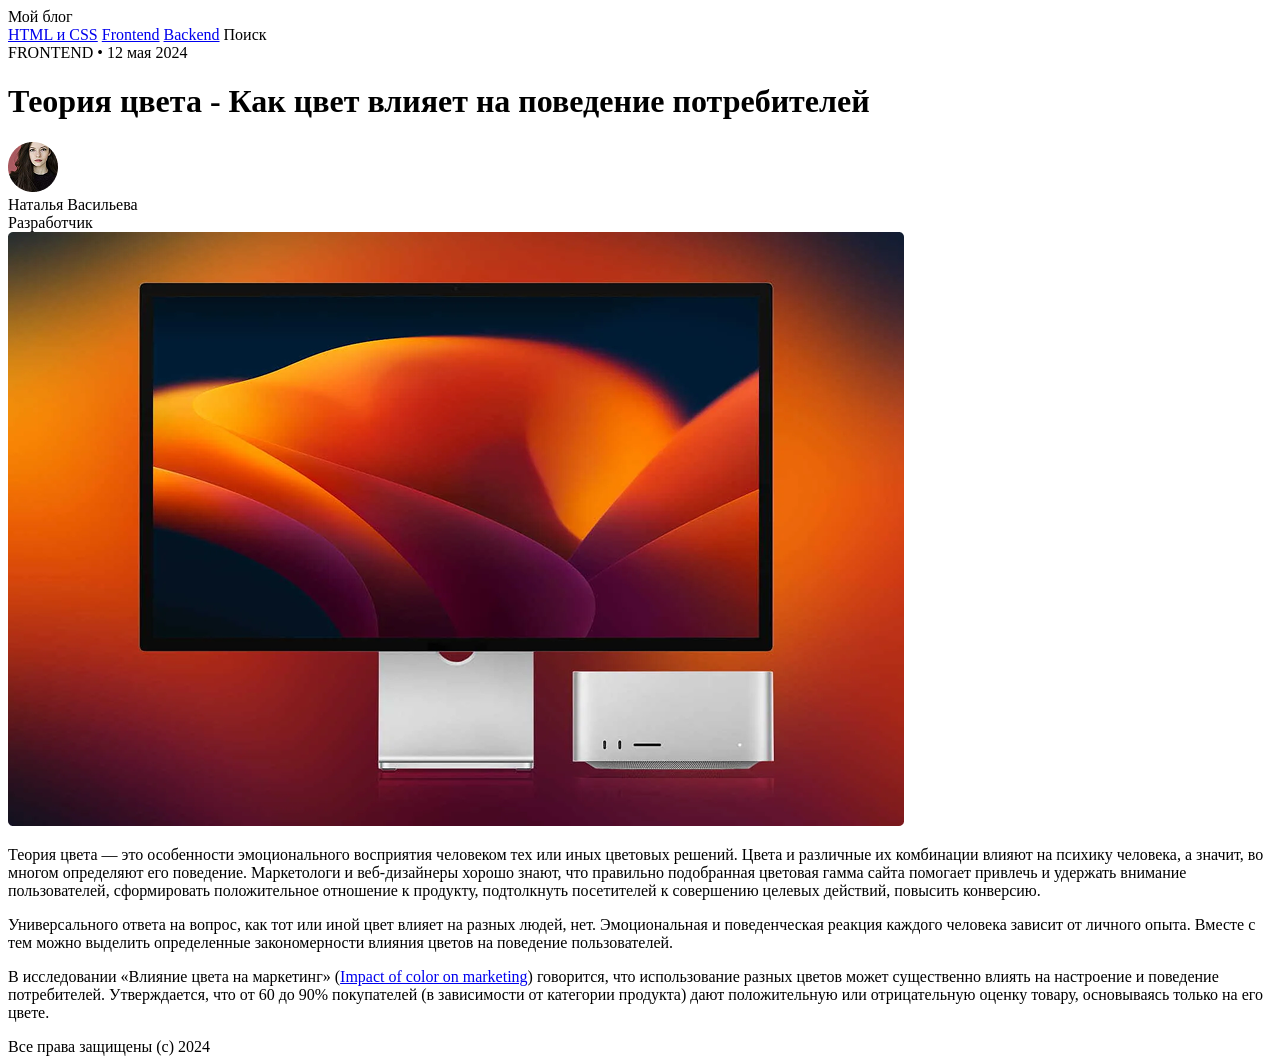
==== html/1-Blog/index.html @ 944d8e41 "1-html: first layout blog" ====
<!doctype html>
<html lang="ru">
  <head>
    <meta charset="UTF-8" />
    <meta name="viewport" content="width=device-width, initial-scale=1.0" />
    <title>Блог</title>
  </head>
  <body>
    <!-- Navigation -->
    <div>
      <div>Мой блог</div>
      <a href="*" target="_blank">HTML и CSS</a>
      <a href="*" target="_blank">Frontend</a>
      <a href="*" target="_blank">Backend</a>
      Поиск
    </div>
    <!-- Header -->
    <div>FRONTEND • 12 мая 2024</div>
    <!-- Main -->
    <h1>Теория цвета - Как цвет влияет на поведение потребителей</h1>
    <div>
      <img src="./images/Ellipse 1.png" alt="Изображение Натальи Васильевой" />
      <div>Наталья Васильева<br />Разработчик</div>
    </div>
    <img src="./images/Rectangle 181.png" alt="Системный блок с монитором" />
    <p>
      Теория цвета — это особенности эмоционального восприятия человеком тех или иных цветовых
      решений. Цвета и различные их комбинации влияют на психику человека, а значит, во многом
      определяют его поведение. Маркетологи и веб-дизайнеры хорошо знают, что правильно подобранная
      цветовая гамма сайта помогает привлечь и удержать внимание пользователей, сформировать
      положительное отношение к продукту, подтолкнуть посетителей к совершению целевых действий,
      повысить конверсию.
    </p>
    <p>
      Универсального ответа на вопрос, как тот или иной цвет влияет на разных людей, нет.
      Эмоциональная и поведенческая реакция каждого человека зависит от личного опыта. Вместе с тем
      можно выделить определенные закономерности влияния цветов на поведение пользователей.
    </p>
    <p>
      В исследовании «Влияние цвета на маркетинг» (<a
        href="https://www.researchgate.net/publication/235320162_Impact_of_color_on_marketing"
        target="_blank"
        >Impact of color on marketing</a
      >) говорится, что использование разных цветов может существенно влиять на настроение и
      поведение потребителей. Утверждается, что от 60 до 90% покупателей (в зависимости от категории
      продукта) дают положительную или отрицательную оценку товару, основываясь только на его цвете.
    </p>
    <!-- Footer -->
    <div>Все права защищены (c) 2024</div>
  </body>
</html>
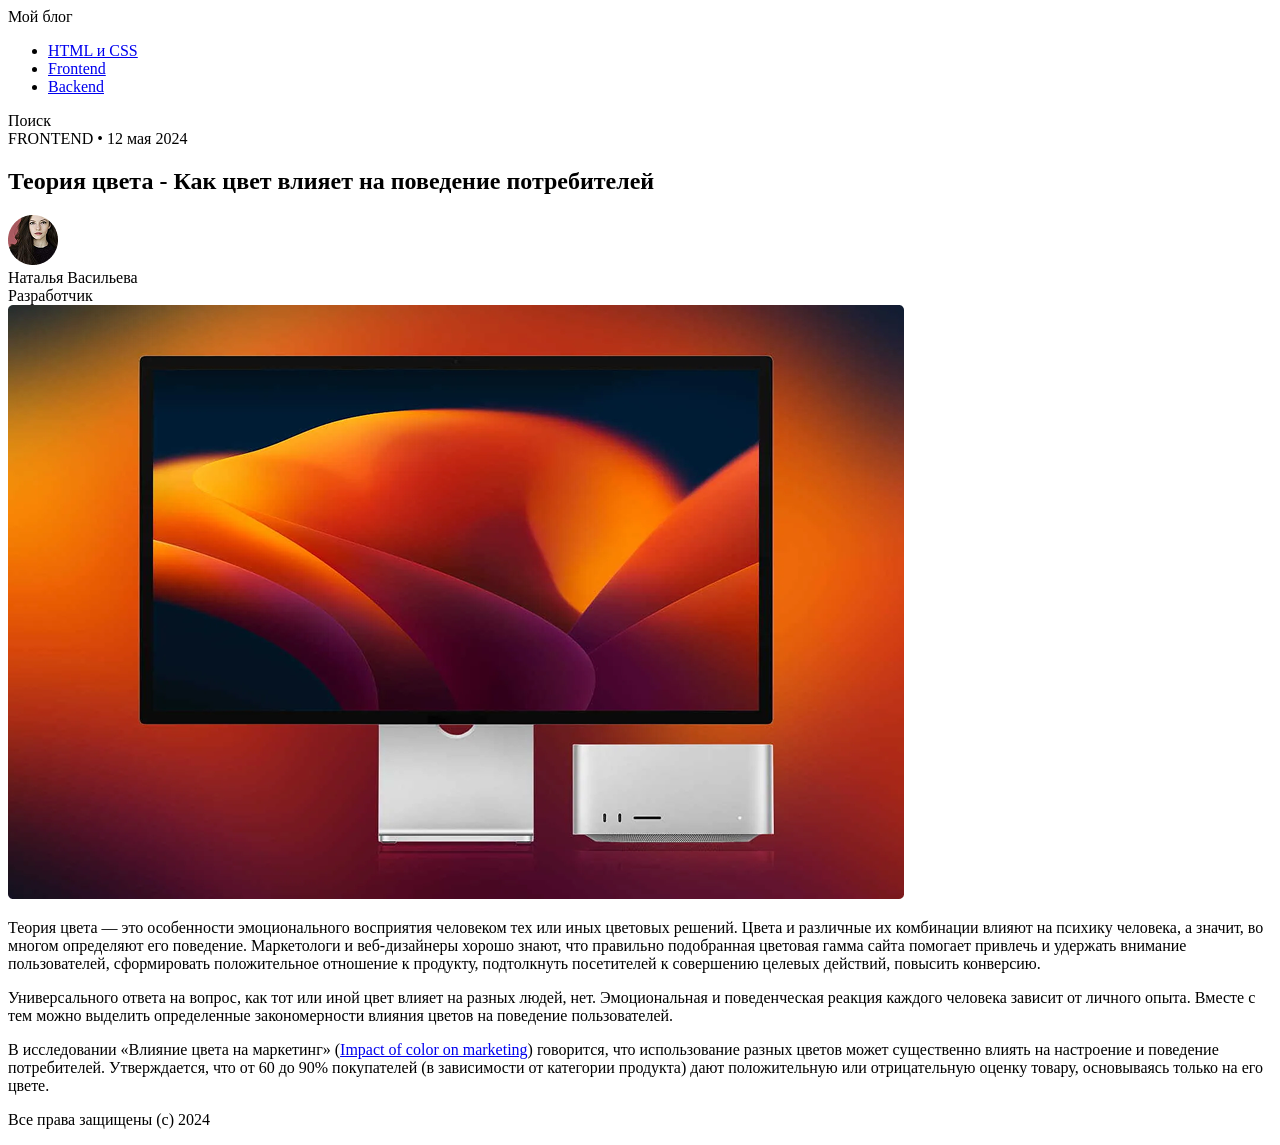
==== commit ff516f36: "1-html: semantic layout" ====
--- a/html/1-Blog/index.html
+++ b/html/1-Blog/index.html
@@ -6,46 +6,64 @@
     <title>Блог</title>
   </head>
   <body>
-    <!-- Navigation -->
-    <div>
+    <!-- Header -->
+    <header>
       <div>Мой блог</div>
-      <a href="*" target="_blank">HTML и CSS</a>
-      <a href="*" target="_blank">Frontend</a>
-      <a href="*" target="_blank">Backend</a>
-      Поиск
-    </div>
-    <!-- Header -->
-    <div>FRONTEND • 12 мая 2024</div>
+      <nav>
+        <ul>
+          <li>
+            <a href="#">HTML и CSS</a>
+          </li>
+          <li>
+            <a href="#">Frontend</a>
+          </li>
+          <li>
+            <a href="#">Backend</a>
+          </li>
+        </ul>
+      </nav>
+      <div>Поиск</div>
+    </header>
     <!-- Main -->
-    <h1>Теория цвета - Как цвет влияет на поведение потребителей</h1>
-    <div>
-      <img src="./images/Ellipse 1.png" alt="Изображение Натальи Васильевой" />
-      <div>Наталья Васильева<br />Разработчик</div>
-    </div>
-    <img src="./images/Rectangle 181.png" alt="Системный блок с монитором" />
-    <p>
-      Теория цвета — это особенности эмоционального восприятия человеком тех или иных цветовых
-      решений. Цвета и различные их комбинации влияют на психику человека, а значит, во многом
-      определяют его поведение. Маркетологи и веб-дизайнеры хорошо знают, что правильно подобранная
-      цветовая гамма сайта помогает привлечь и удержать внимание пользователей, сформировать
-      положительное отношение к продукту, подтолкнуть посетителей к совершению целевых действий,
-      повысить конверсию.
-    </p>
-    <p>
-      Универсального ответа на вопрос, как тот или иной цвет влияет на разных людей, нет.
-      Эмоциональная и поведенческая реакция каждого человека зависит от личного опыта. Вместе с тем
-      можно выделить определенные закономерности влияния цветов на поведение пользователей.
-    </p>
-    <p>
-      В исследовании «Влияние цвета на маркетинг» (<a
-        href="https://www.researchgate.net/publication/235320162_Impact_of_color_on_marketing"
-        target="_blank"
-        >Impact of color on marketing</a
-      >) говорится, что использование разных цветов может существенно влиять на настроение и
-      поведение потребителей. Утверждается, что от 60 до 90% покупателей (в зависимости от категории
-      продукта) дают положительную или отрицательную оценку товару, основываясь только на его цвете.
-    </p>
+    <main>
+      <section>
+        <div>FRONTEND • 12 мая 2024</div>
+        <h1>Теория цвета - Как цвет влияет на поведение потребителей</h1>
+        <div>
+          <img src="./images/Ellipse 1.png" alt="Изображение Натальи Васильевой" />
+          <div>Наталья Васильева<br />Разработчик</div>
+        </div>
+        <img src="./images/Rectangle 181.png" alt="Системный блок с монитором" />
+      </section>
+      <section>
+        <p>
+          Теория цвета — это особенности эмоционального восприятия человеком тех или иных цветовых
+          решений. Цвета и различные их комбинации влияют на психику человека, а значит, во многом
+          определяют его поведение. Маркетологи и веб-дизайнеры хорошо знают, что правильно
+          подобранная цветовая гамма сайта помогает привлечь и удержать внимание пользователей,
+          сформировать положительное отношение к продукту, подтолкнуть посетителей к совершению
+          целевых действий, повысить конверсию.
+        </p>
+        <p>
+          Универсального ответа на вопрос, как тот или иной цвет влияет на разных людей, нет.
+          Эмоциональная и поведенческая реакция каждого человека зависит от личного опыта. Вместе с
+          тем можно выделить определенные закономерности влияния цветов на поведение пользователей.
+        </p>
+        <p>
+          В исследовании «Влияние цвета на маркетинг» (<a
+            href="https://www.researchgate.net/publication/235320162_Impact_of_color_on_marketing"
+            target="_blank"
+            >Impact of color on marketing</a
+          >) говорится, что использование разных цветов может существенно влиять на настроение и
+          поведение потребителей. Утверждается, что от 60 до 90% покупателей (в зависимости от
+          категории продукта) дают положительную или отрицательную оценку товару, основываясь только
+          на его цвете.
+        </p>
+      </section>
+    </main>
     <!-- Footer -->
-    <div>Все права защищены (c) 2024</div>
+    <footer>
+      <p>Все права защищены (c) 2024</p>
+    </footer>
   </body>
 </html>
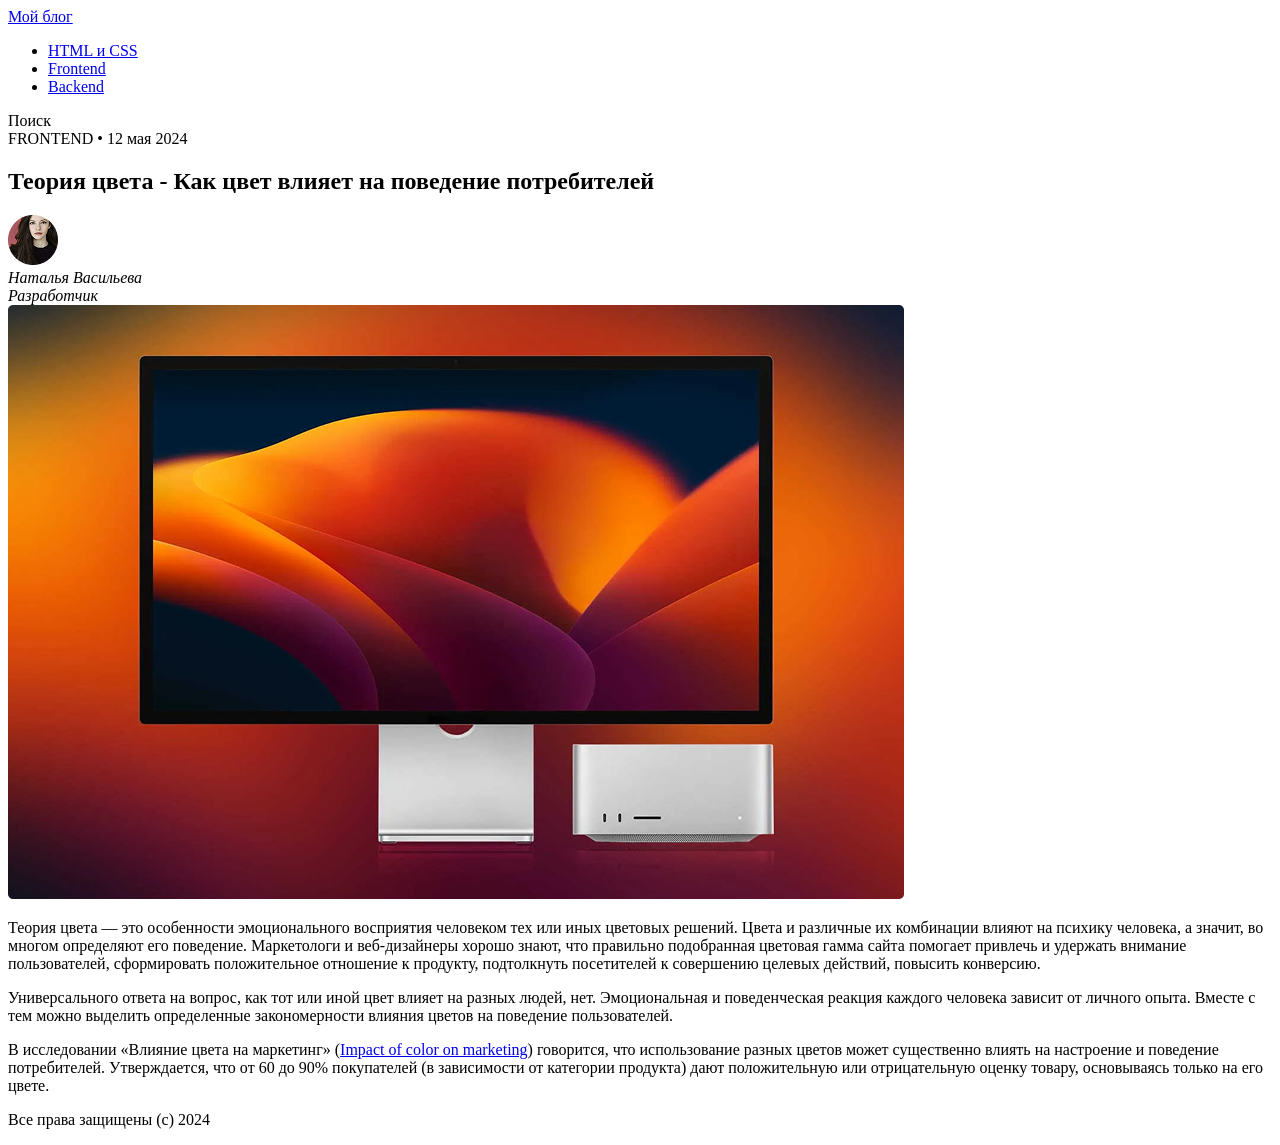
==== commit 51947567: "1-html: register form" ====
--- a/html/1-Blog/index.html
+++ b/html/1-Blog/index.html
@@ -8,7 +8,7 @@
   <body>
     <!-- Header -->
     <header>
-      <div>Мой блог</div>
+      <a href="#">Мой блог</a>
       <nav>
         <ul>
           <li>
@@ -29,13 +29,13 @@
       <section>
         <div>FRONTEND • 12 мая 2024</div>
         <h1>Теория цвета - Как цвет влияет на поведение потребителей</h1>
-        <div>
+        <address>
           <img src="./images/Ellipse 1.png" alt="Изображение Натальи Васильевой" />
           <div>Наталья Васильева<br />Разработчик</div>
-        </div>
+        </address>
         <img src="./images/Rectangle 181.png" alt="Системный блок с монитором" />
       </section>
-      <section>
+      <article>
         <p>
           Теория цвета — это особенности эмоционального восприятия человеком тех или иных цветовых
           решений. Цвета и различные их комбинации влияют на психику человека, а значит, во многом
@@ -59,7 +59,7 @@
           категории продукта) дают положительную или отрицательную оценку товару, основываясь только
           на его цвете.
         </p>
-      </section>
+      </article>
     </main>
     <!-- Footer -->
     <footer>
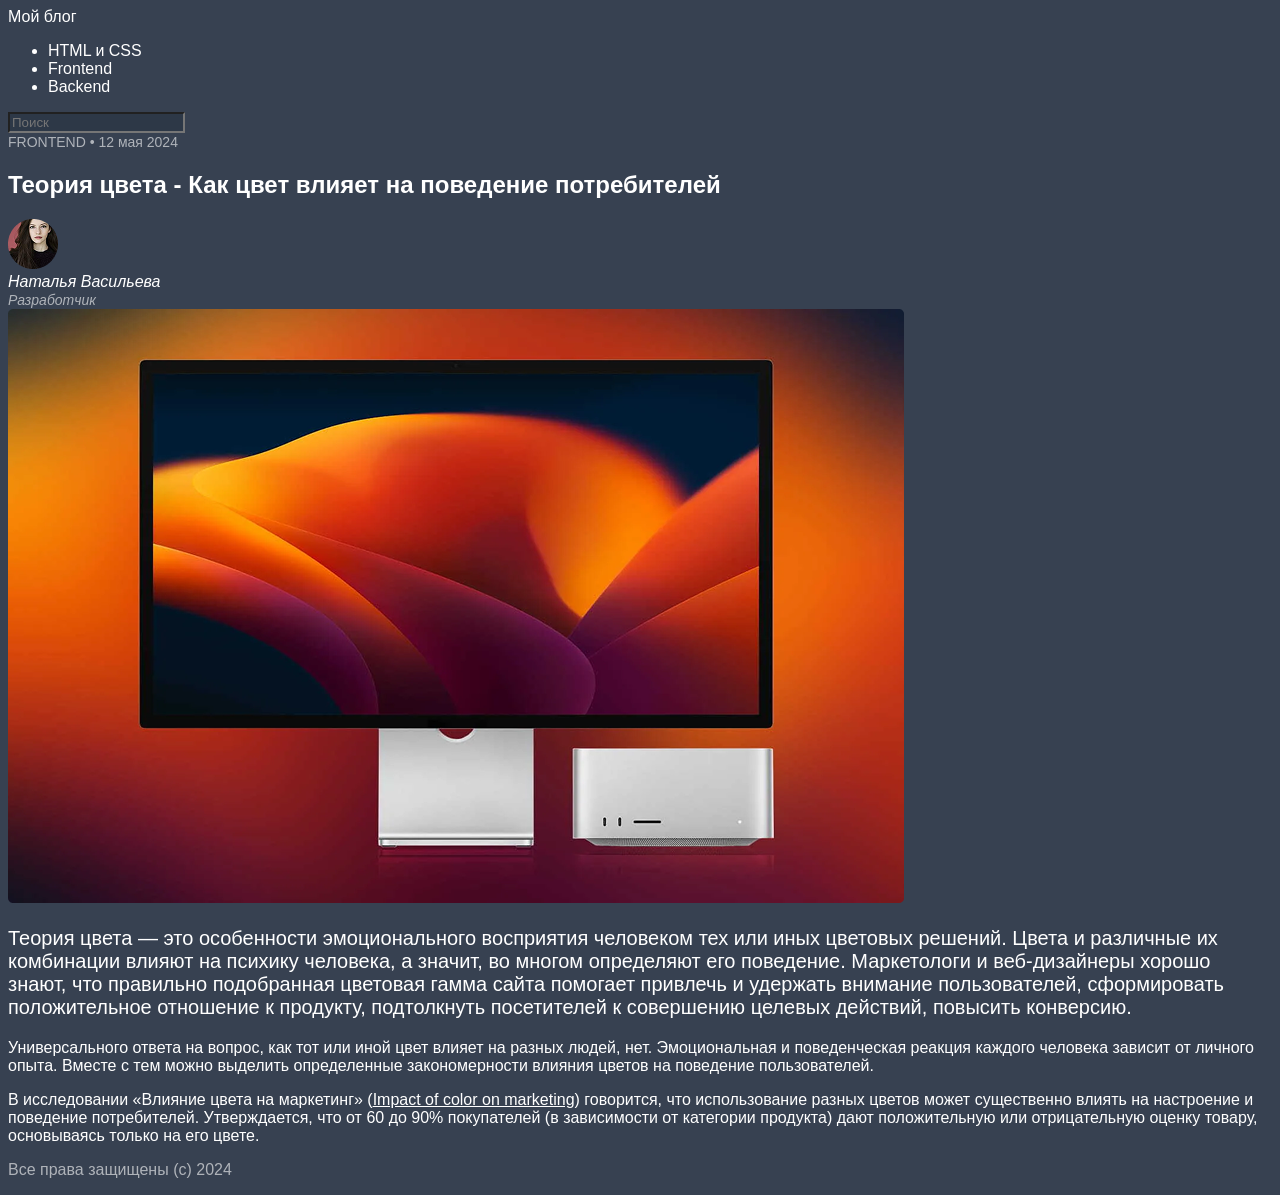
==== commit 669899dd: "add blog styles" ====
--- a/html/1-Blog/index.html
+++ b/html/1-Blog/index.html
@@ -4,6 +4,7 @@
     <meta charset="UTF-8" />
     <meta name="viewport" content="width=device-width, initial-scale=1.0" />
     <title>Блог</title>
+    <link rel="stylesheet" href="./styles.css" />
   </head>
   <body>
     <!-- Header -->
@@ -22,21 +23,21 @@
           </li>
         </ul>
       </nav>
-      <div>Поиск</div>
+      <input placeholder="Поиск" />
     </header>
     <!-- Main -->
     <main>
       <section>
-        <div>FRONTEND • 12 мая 2024</div>
+        <span class="ghost-text">FRONTEND • 12 мая 2024</span>
         <h1>Теория цвета - Как цвет влияет на поведение потребителей</h1>
         <address>
           <img src="./images/Ellipse 1.png" alt="Изображение Натальи Васильевой" />
-          <div>Наталья Васильева<br />Разработчик</div>
+          <div>Наталья Васильева<br /><span class="ghost-text">Разработчик</span></div>
         </address>
         <img src="./images/Rectangle 181.png" alt="Системный блок с монитором" />
       </section>
       <article>
-        <p>
+        <p class="hero-text">
           Теория цвета — это особенности эмоционального восприятия человеком тех или иных цветовых
           решений. Цвета и различные их комбинации влияют на психику человека, а значит, во многом
           определяют его поведение. Маркетологи и веб-дизайнеры хорошо знают, что правильно
--- a/html/1-Blog/styles.css
+++ b/html/1-Blog/styles.css
@@ -0,0 +1,33 @@
+* {
+  font-family: "Roboto", sans-serif;
+  color: #fff;
+}
+
+body {
+  background-color: #374151;
+}
+
+header a {
+  text-decoration: none;
+}
+
+header input {
+  background-color: #1f293760;
+}
+
+h1 {
+  font-size: 24px;
+}
+
+footer > p {
+  opacity: 60%;
+}
+
+.hero-text {
+  font-size: 20px;
+}
+
+.ghost-text {
+  font-size: 14px;
+  opacity: 60%;
+}
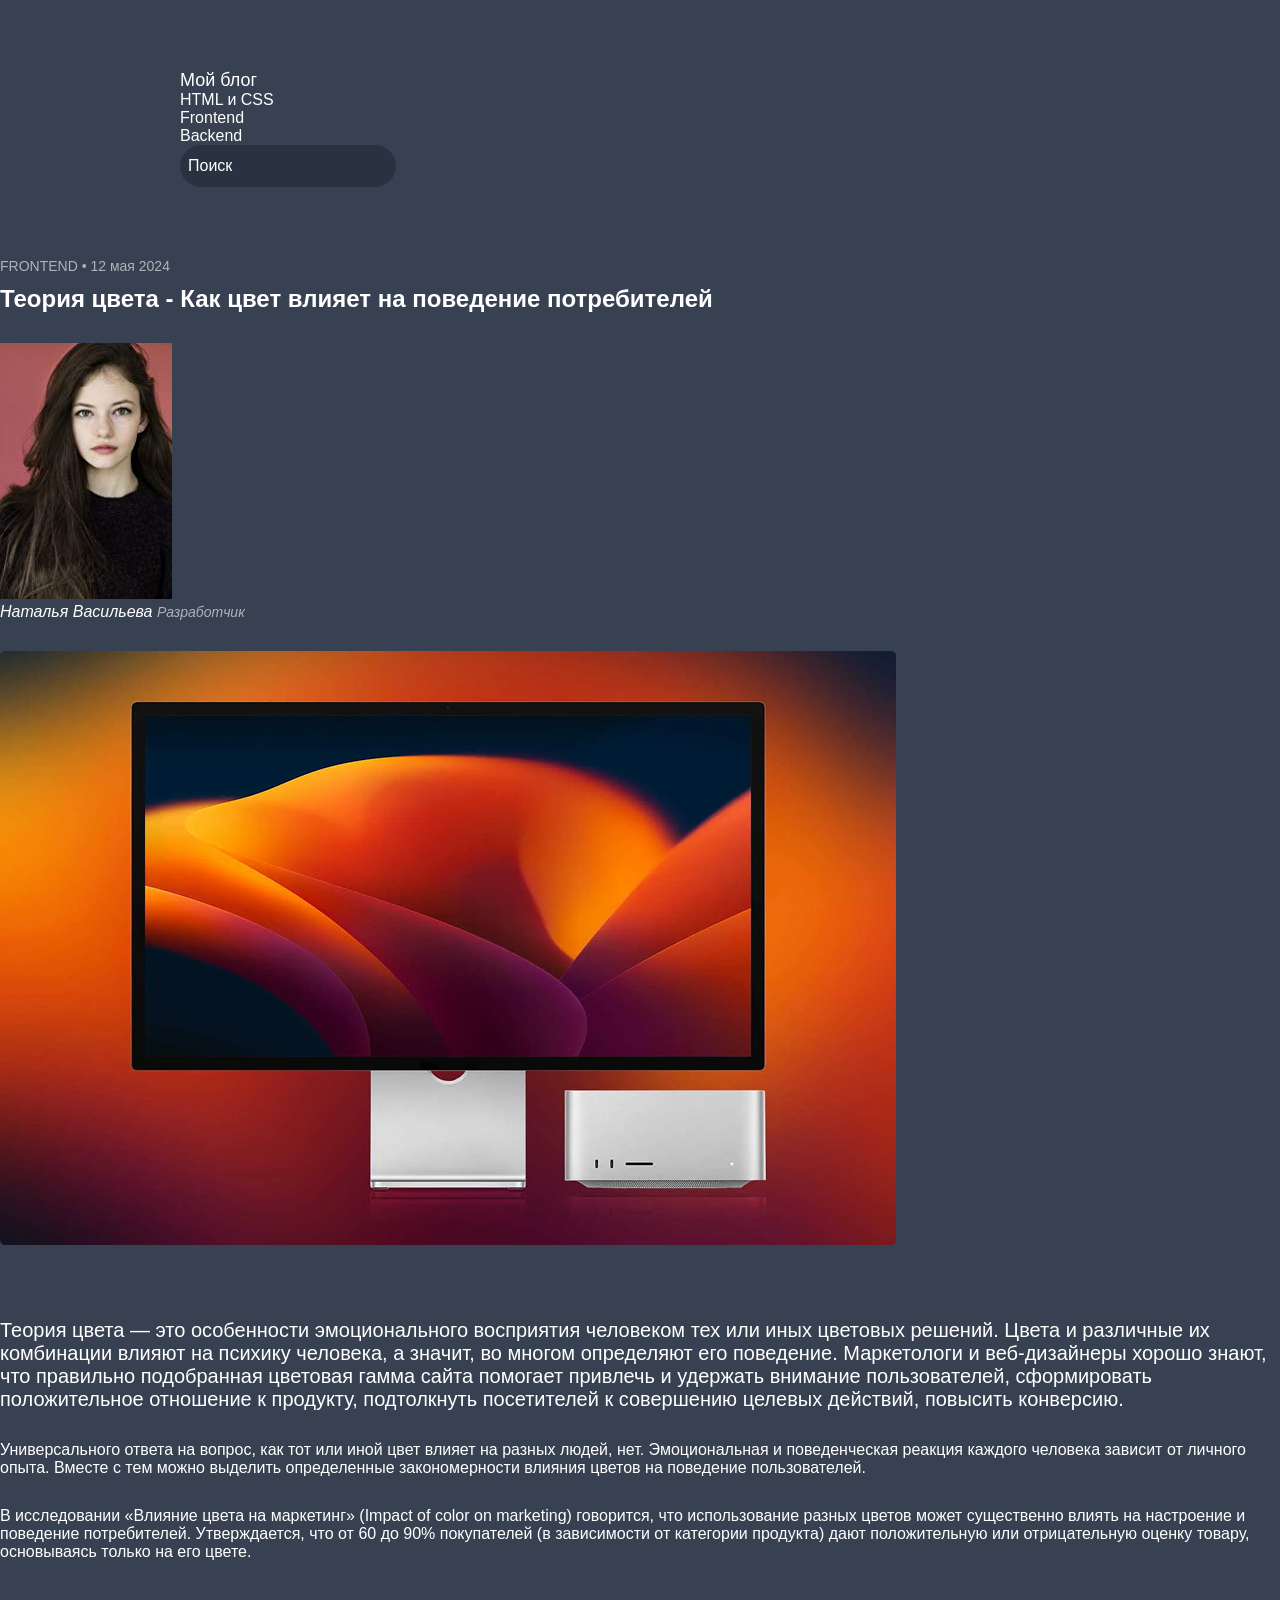
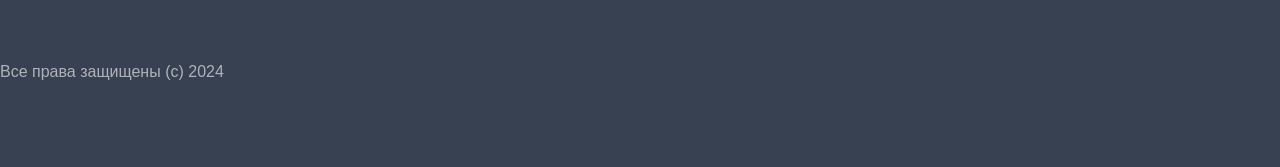
==== commit 46ef4386: "add margins + classes" ====
--- a/html/1-Blog/index.html
+++ b/html/1-Blog/index.html
@@ -8,10 +8,10 @@
   </head>
   <body>
     <!-- Header -->
-    <header>
-      <a href="#">Мой блог</a>
-      <nav>
-        <ul>
+    <header class="header">
+      <a href="#" class="header__main">Мой блог</a>
+      <navi class="navigation">
+        <ul class="navigation__list">
           <li>
             <a href="#">HTML и CSS</a>
           </li>
@@ -22,22 +22,25 @@
             <a href="#">Backend</a>
           </li>
         </ul>
-      </nav>
-      <input placeholder="Поиск" />
+      </navi>
+      <input placeholder="Поиск" class="search-field" />
     </header>
     <!-- Main -->
     <main>
       <section>
-        <span class="ghost-text">FRONTEND • 12 мая 2024</span>
-        <h1>Теория цвета - Как цвет влияет на поведение потребителей</h1>
-        <address>
-          <img src="./images/Ellipse 1.png" alt="Изображение Натальи Васильевой" />
-          <div>Наталья Васильева<br /><span class="ghost-text">Разработчик</span></div>
+        <span class="meta-data">FRONTEND • 12 мая 2024</span>
+        <h1 class="title">Теория цвета - Как цвет влияет на поведение потребителей</h1>
+        <address class="person-info">
+          <img src="./images/person.png" alt="Изображение Натальи Васильевой" />
+          <div person="person-info">
+            <span class="person-info__name">Наталья Васильева</span>
+            <span class="person-info__spec">Разработчик</span>
+          </div>
         </address>
-        <img src="./images/Rectangle 181.png" alt="Системный блок с монитором" />
+        <img src="./images/pc.png" alt="Системный блок с монитором" />
       </section>
-      <article>
-        <p class="hero-text">
+      <article class="section">
+        <p class="section__text--primary">
           Теория цвета — это особенности эмоционального восприятия человеком тех или иных цветовых
           решений. Цвета и различные их комбинации влияют на психику человека, а значит, во многом
           определяют его поведение. Маркетологи и веб-дизайнеры хорошо знают, что правильно
@@ -45,15 +48,16 @@
           сформировать положительное отношение к продукту, подтолкнуть посетителей к совершению
           целевых действий, повысить конверсию.
         </p>
-        <p>
+        <p class="section__text">
           Универсального ответа на вопрос, как тот или иной цвет влияет на разных людей, нет.
           Эмоциональная и поведенческая реакция каждого человека зависит от личного опыта. Вместе с
           тем можно выделить определенные закономерности влияния цветов на поведение пользователей.
         </p>
-        <p>
+        <p class="section__text">
           В исследовании «Влияние цвета на маркетинг» (<a
             href="https://www.researchgate.net/publication/235320162_Impact_of_color_on_marketing"
             target="_blank"
+            class="section__text"
             >Impact of color on marketing</a
           >) говорится, что использование разных цветов может существенно влиять на настроение и
           поведение потребителей. Утверждается, что от 60 до 90% покупателей (в зависимости от
@@ -63,8 +67,8 @@
       </article>
     </main>
     <!-- Footer -->
-    <footer>
-      <p>Все права защищены (c) 2024</p>
+    <footer class="footer">
+      <p class="footer__text">Все права защищены (c) 2024</p>
     </footer>
   </body>
 </html>
--- a/html/1-Blog/styles.css
+++ b/html/1-Blog/styles.css
@@ -1,33 +1,89 @@
 * {
   font-family: "Roboto", sans-serif;
-  color: #fff;
 }
 
 body {
+  margin: 0;
+  box-sizing: border-box;
   background-color: #374151;
 }
 
-header a {
+.header {
+  margin: 70px 180px;
+}
+.header__main {
+  color: #ffffff;
   text-decoration: none;
+  font-size: 18px;
 }
 
-header input {
-  background-color: #1f293760;
+.navigation {
+  margin-left: 75px;
+}
+.navigation__list,
+a {
+  color: #ffffff;
+  text-decoration: none;
+  list-style: none;
+  font-size: 16px;
+  padding: 0;
+  margin: 0;
 }
 
-h1 {
-  font-size: 24px;
+.search-field {
+  color: #ffffff;
+  background-color: #1f293799;
+  border: 1px;
+  font-size: 16px;
+  padding: 12px 8px;
+  border-radius: 100px;
+}
+.search-field::placeholder {
+  color: #ffffff;
+  font-size: 16px;
 }
 
-footer > p {
+.section {
+  color: #ffffff;
+}
+.section__text--primary {
+  font-size: 20px;
+  margin-top: 70px;
+}
+.section__text {
+  font-size: 16px;
+  margin-top: 30px;
+}
+
+.footer {
+  padding: 70px 0;
+}
+.footer__text {
+  color: #ffffff;
+  opacity: 60%;
+  font-size: 16px;
+}
+
+.meta-data {
+  color: #ffffff;
+  font-size: 14px;
   opacity: 60%;
 }
 
-.hero-text {
-  font-size: 20px;
+.title {
+  color: #ffffff;
+  font-size: 24px;
+  margin-top: 10px;
 }
 
-.ghost-text {
+.person-info {
+  color: #ffffff;
+  margin: 30px 0;
+}
+.person-info__name {
+  font-size: 16px;
+}
+.person-info__spec {
   font-size: 14px;
   opacity: 60%;
 }
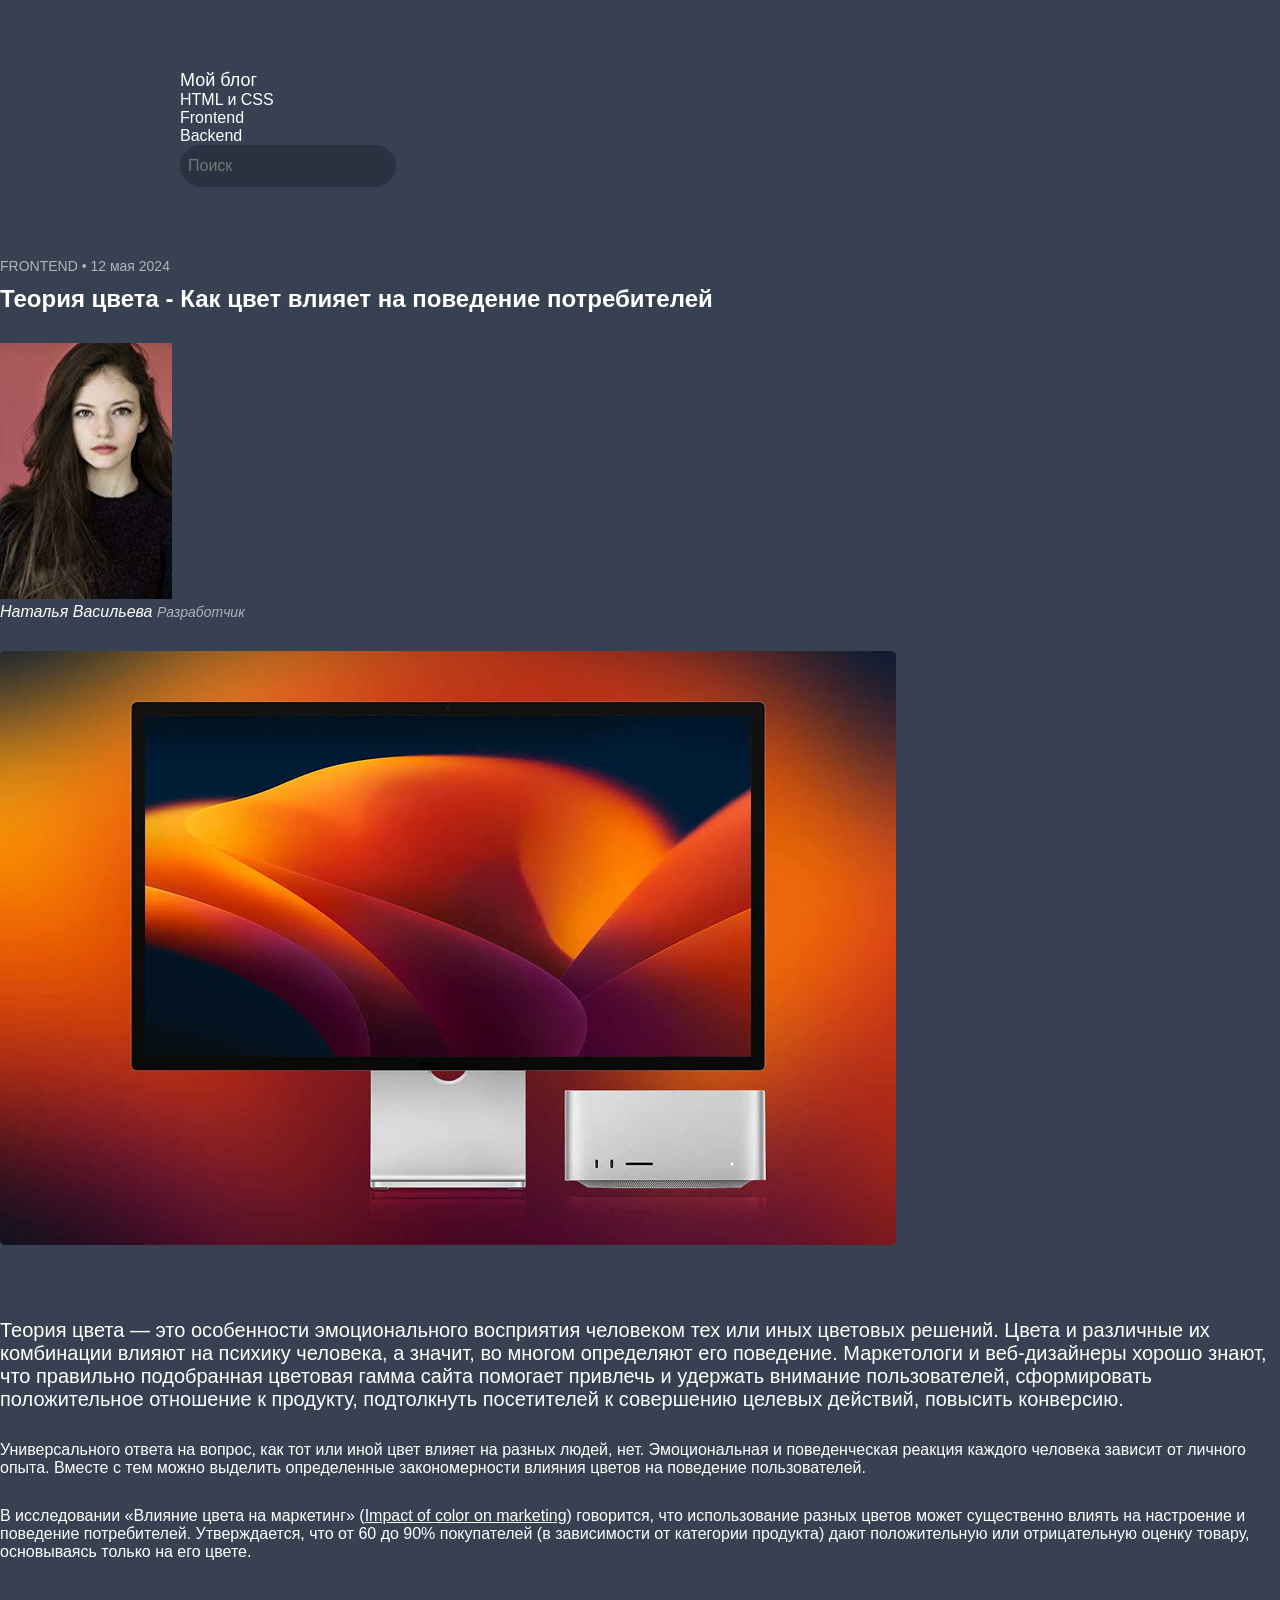
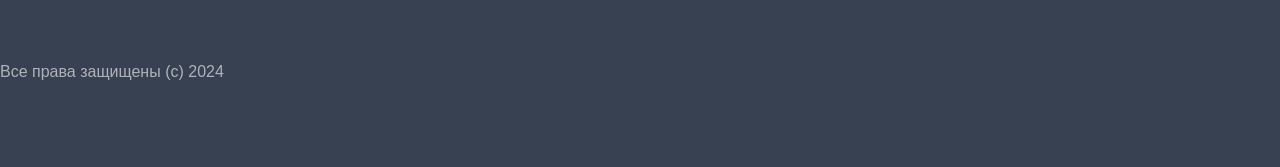
==== commit 86cac025: "fix: some fixes" ====
--- a/html/1-Blog/index.html
+++ b/html/1-Blog/index.html
@@ -57,7 +57,7 @@
           В исследовании «Влияние цвета на маркетинг» (<a
             href="https://www.researchgate.net/publication/235320162_Impact_of_color_on_marketing"
             target="_blank"
-            class="section__text"
+            class="link"
             >Impact of color on marketing</a
           >) говорится, что использование разных цветов может существенно влиять на настроение и
           поведение потребителей. Утверждается, что от 60 до 90% покупателей (в зависимости от
--- a/html/1-Blog/styles.css
+++ b/html/1-Blog/styles.css
@@ -1,18 +1,36 @@
-* {
+:root {
   font-family: "Roboto", sans-serif;
+}
+
+*,
+*::before,
+*::after {
+  box-sizing: border-box;
 }
 
 body {
   margin: 0;
-  box-sizing: border-box;
   background-color: #374151;
+  color: #ffffff;
+}
+
+input,
+button,
+textarea,
+select {
+  font: inherit;
+  color: inherit;
+}
+
+a {
+  text-decoration: none;
+  color: inherit;
 }
 
 .header {
   margin: 70px 180px;
 }
 .header__main {
-  color: #ffffff;
   text-decoration: none;
   font-size: 18px;
 }
@@ -22,8 +40,6 @@
 }
 .navigation__list,
 a {
-  color: #ffffff;
-  text-decoration: none;
   list-style: none;
   font-size: 16px;
   padding: 0;
@@ -31,7 +47,6 @@
 }
 
 .search-field {
-  color: #ffffff;
   background-color: #1f293799;
   border: 1px;
   font-size: 16px;
@@ -39,12 +54,10 @@
   border-radius: 100px;
 }
 .search-field::placeholder {
-  color: #ffffff;
   font-size: 16px;
 }
 
 .section {
-  color: #ffffff;
 }
 .section__text--primary {
   font-size: 20px;
@@ -59,25 +72,21 @@
   padding: 70px 0;
 }
 .footer__text {
-  color: #ffffff;
   opacity: 60%;
   font-size: 16px;
 }
 
 .meta-data {
-  color: #ffffff;
   font-size: 14px;
   opacity: 60%;
 }
 
 .title {
-  color: #ffffff;
   font-size: 24px;
   margin-top: 10px;
 }
 
 .person-info {
-  color: #ffffff;
   margin: 30px 0;
 }
 .person-info__name {
@@ -87,3 +96,7 @@
   font-size: 14px;
   opacity: 60%;
 }
+
+.link {
+  text-decoration: underline;
+}
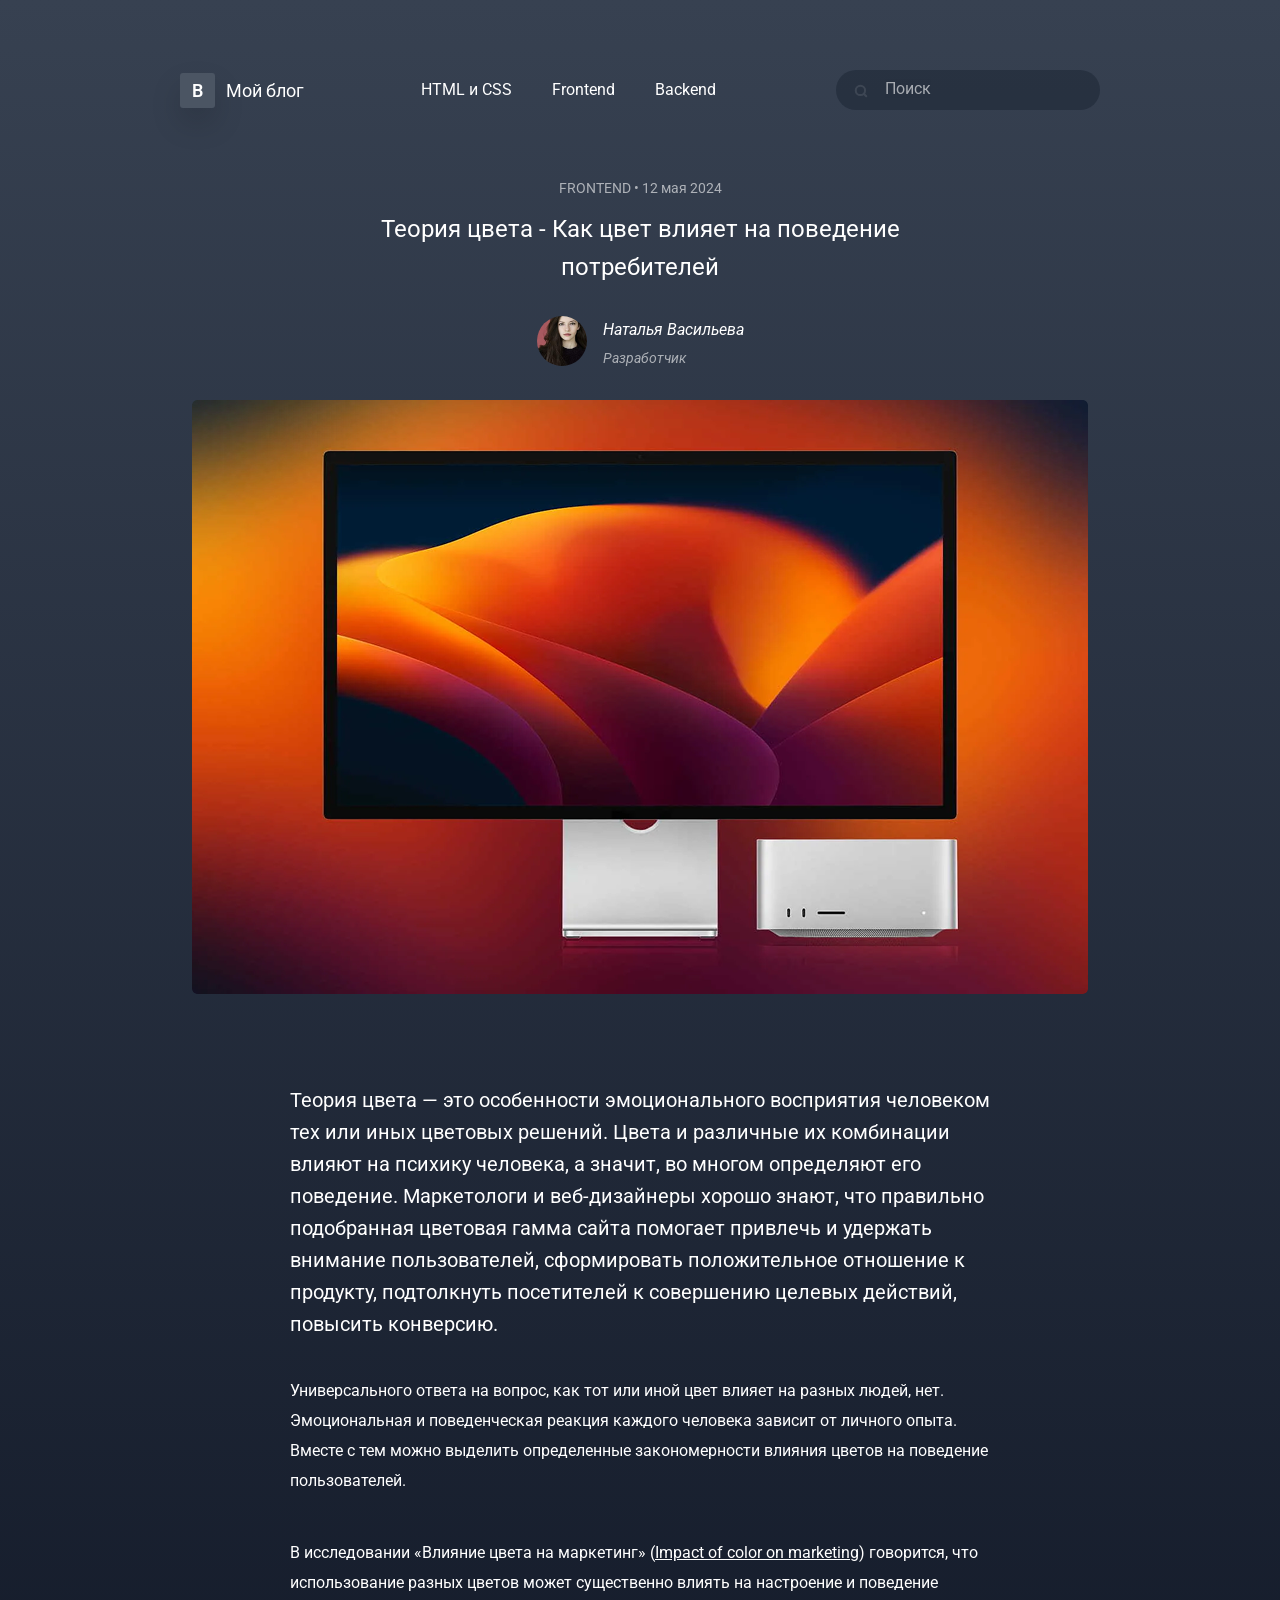
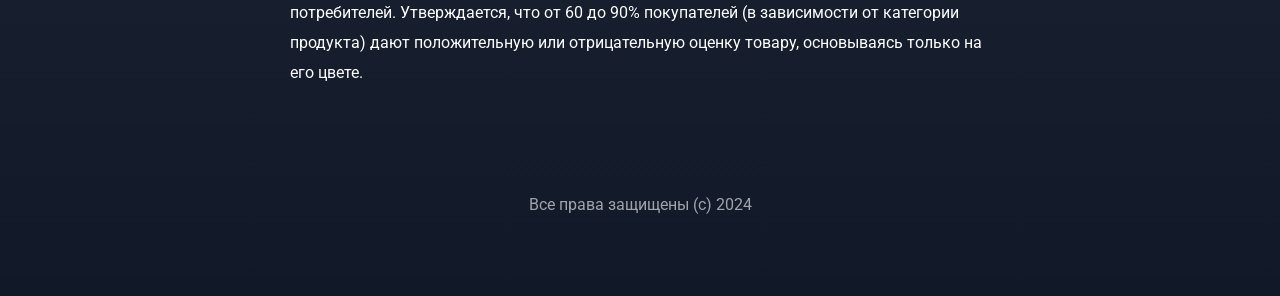
==== commit bb389e3f: "feat: added more styles for 1-Blog" ====
--- a/html/1-Blog/index.html
+++ b/html/1-Blog/index.html
@@ -5,42 +5,57 @@
     <meta name="viewport" content="width=device-width, initial-scale=1.0" />
     <title>Блог</title>
     <link rel="stylesheet" href="./styles.css" />
+    <link rel="preconnect" href="https://fonts.googleapis.com" />
+    <link rel="preconnect" href="https://fonts.gstatic.com" crossorigin />
+    <link
+      href="https://fonts.googleapis.com/css2?family=Roboto:ital,wght@0,100..900;1,100..900&display=swap"
+      rel="stylesheet"
+    />
   </head>
   <body>
-    <!-- Header -->
     <header class="header">
-      <a href="#" class="header__main">Мой блог</a>
-      <navi class="navigation">
-        <ul class="navigation__list">
-          <li>
-            <a href="#">HTML и CSS</a>
-          </li>
-          <li>
-            <a href="#">Frontend</a>
-          </li>
-          <li>
-            <a href="#">Backend</a>
-          </li>
-        </ul>
-      </navi>
-      <input placeholder="Поиск" class="search-field" />
+      <div class="header__container">
+        <nav class="navigation">
+          <div class="navigation__avatar">В</div>
+          <ul class="navigation__list">
+            <li>
+              <a href="#">Мой блог</a>
+            </li>
+            <li>
+              <a href="#">HTML и CSS</a>
+            </li>
+            <li>
+              <a href="#">Frontend</a>
+            </li>
+            <li>
+              <a href="#">Backend</a>
+            </li>
+          </ul>
+        </nav>
+        <div class="header__search-field">
+          <img src="./icons/search.svg" alt="Иконка лупы" />
+          <input placeholder="Поиск" />
+        </div>
+      </div>
     </header>
-    <!-- Main -->
-    <main>
-      <section>
-        <span class="meta-data">FRONTEND • 12 мая 2024</span>
-        <h1 class="title">Теория цвета - Как цвет влияет на поведение потребителей</h1>
-        <address class="person-info">
+    <main class="page">
+      <section class="info-section">
+        <span class="info-section__data">FRONTEND • 12 мая 2024</span>
+        <h1 class="info-section__title">
+          Теория цвета - Как цвет влияет на поведение потребителей
+        </h1>
+        <address class="info-section__author">
           <img src="./images/person.png" alt="Изображение Натальи Васильевой" />
-          <div person="person-info">
-            <span class="person-info__name">Наталья Васильева</span>
-            <span class="person-info__spec">Разработчик</span>
+          <div class="info-section__name">
+            <strong>Наталья Васильева</strong>
+            <span>Разработчик</span>
           </div>
         </address>
-        <img src="./images/pc.png" alt="Системный блок с монитором" />
       </section>
-      <article class="section">
-        <p class="section__text--primary">
+
+      <section class="hero-section">
+        <img src="./images/hero.png" alt="Системный блок с монитором" />
+        <p class="hero-section__text">
           Теория цвета — это особенности эмоционального восприятия человеком тех или иных цветовых
           решений. Цвета и различные их комбинации влияют на психику человека, а значит, во многом
           определяют его поведение. Маркетологи и веб-дизайнеры хорошо знают, что правильно
@@ -48,6 +63,9 @@
           сформировать положительное отношение к продукту, подтолкнуть посетителей к совершению
           целевых действий, повысить конверсию.
         </p>
+      </section>
+
+      <section class="section">
         <p class="section__text">
           Универсального ответа на вопрос, как тот или иной цвет влияет на разных людей, нет.
           Эмоциональная и поведенческая реакция каждого человека зависит от личного опыта. Вместе с
@@ -57,18 +75,17 @@
           В исследовании «Влияние цвета на маркетинг» (<a
             href="https://www.researchgate.net/publication/235320162_Impact_of_color_on_marketing"
             target="_blank"
-            class="link"
+            class="section__link"
             >Impact of color on marketing</a
           >) говорится, что использование разных цветов может существенно влиять на настроение и
           поведение потребителей. Утверждается, что от 60 до 90% покупателей (в зависимости от
           категории продукта) дают положительную или отрицательную оценку товару, основываясь только
           на его цвете.
         </p>
-      </article>
+      </section>
     </main>
-    <!-- Footer -->
     <footer class="footer">
-      <p class="footer__text">Все права защищены (c) 2024</p>
+      <span class="footer__text">Все права защищены (c) 2024</span>
     </footer>
   </body>
 </html>
--- a/html/1-Blog/styles.css
+++ b/html/1-Blog/styles.css
@@ -9,94 +9,176 @@
 }
 
 body {
+  background-image: linear-gradient(#374151, #111827);
   margin: 0;
-  background-color: #374151;
-  color: #ffffff;
 }
 
-input,
-button,
-textarea,
-select {
-  font: inherit;
-  color: inherit;
-}
-
-a {
-  text-decoration: none;
-  color: inherit;
+input {
+  font-family: inherit;
 }
 
 .header {
+  max-width: 1440px;
+  margin: 0 auto;
+}
+.header__container {
+  display: flex;
+  align-items: center;
+  justify-content: space-between;
   margin: 70px 180px;
 }
-.header__main {
+.navigation {
+  display: flex;
+  align-items: center;
+  gap: 11px;
+}
+.navigation__avatar {
+  display: flex;
+  justify-content: center;
+  align-items: center;
+  color: #ffffff;
+  background-color: #4b5563;
+  box-shadow: 0px 15px 30px 0px #00000026;
+  width: 35px;
+  height: 35px;
+  border-radius: 3px;
+  font-size: 18px;
+  font-weight: 600;
+}
+.navigation__list {
+  display: flex;
+  list-style: none;
+  gap: 40px;
+  margin: 0;
+  padding: 0;
+}
+.navigation__list li:first-child a {
+  font-size: 18px;
+  margin-right: 77px;
+}
+.navigation__list li a {
+  color: #ffffff;
   text-decoration: none;
-  font-size: 18px;
+  font-size: 16px;
 }
-
-.navigation {
-  margin-left: 75px;
+.header__search-field {
+  position: relative;
 }
-.navigation__list,
-a {
-  list-style: none;
-  font-size: 16px;
-  padding: 0;
-  margin: 0;
-}
-
-.search-field {
+.header__search-field input {
+  outline: none;
+  color: #ffffff;
   background-color: #1f293799;
   border: 1px;
   font-size: 16px;
-  padding: 12px 8px;
+  padding: 9px 12px 12px 49px;
   border-radius: 100px;
 }
-.search-field::placeholder {
+.header__search-field input::placeholder {
+  color: #ffffff;
   font-size: 16px;
+  opacity: 60%;
 }
-
-.section {
-}
-.section__text--primary {
-  font-size: 20px;
-  margin-top: 70px;
-}
-.section__text {
-  font-size: 16px;
-  margin-top: 30px;
+.header__search-field img {
+  position: absolute;
+  left: 18px;
+  top: 14px;
 }
 
 .footer {
-  padding: 70px 0;
+  display: flex;
+  justify-content: center;
+  align-items: center;
+  max-width: 1440px;
+  margin: 0 auto;
 }
 .footer__text {
+  display: inline-block;
+  text-align: center;
+  color: #ffffff;
+  font-size: 16px;
+  line-height: 28px;
   opacity: 60%;
-  font-size: 16px;
+  margin: 77px;
 }
 
-.meta-data {
+.page {
+  max-width: 1440px;
+  margin: 0 auto;
+}
+
+.info-section,
+.hero-section,
+.section {
+  display: flex;
+  flex-direction: column;
+  align-items: center;
+}
+
+.info-section__data {
+  display: flex;
+  color: #ffffff;
+  gap: 12px;
   font-size: 14px;
   opacity: 60%;
+  margin-bottom: 14px;
+}
+.info-section__title {
+  color: #ffffff;
+  text-align: center;
+  font-size: 24px;
+  font-weight: 400;
+  line-height: 38px;
+  margin: 0 0 30px;
+  max-width: 525px;
+}
+.info-section__author {
+  display: flex;
+  gap: 16px;
+  margin-bottom: 28px;
+}
+.info-section__name {
+  display: flex;
+  flex-direction: column;
+  justify-content: space-around;
+}
+.info-section__name strong {
+  color: #ffffff;
+  font-size: 16px;
+  font-weight: 400;
+  line-height: 28px;
+}
+.info-section__name span {
+  color: #ffffff;
+  font-size: 14px;
+  line-height: 28px;
+  opacity: 60%;
+}
+.info-section__author img {
+  object-fit: cover;
+  width: 50px;
+  height: 50px;
+  border-radius: 50%;
 }
 
-.title {
-  font-size: 24px;
-  margin-top: 10px;
+.hero-section img {
+  border-radius: 5px;
+  margin-bottom: 70px;
+}
+.hero-section__text {
+  color: #ffffff;
+  font-size: 20px;
+  line-height: 32px;
+  max-width: 700px;
 }
 
-.person-info {
-  margin: 30px 0;
+.section__text {
+  color: #ffffff;
+  font-size: 16px;
+  line-height: 30px;
+  max-width: 700px;
+  margin-bottom: 26px;
 }
-.person-info__name {
-  font-size: 16px;
+.section__link {
+  text-decoration: underline;
+  color: #ffffff;
 }
-.person-info__spec {
-  font-size: 14px;
-  opacity: 60%;
-}
-
-.link {
-  text-decoration: underline;
-}
